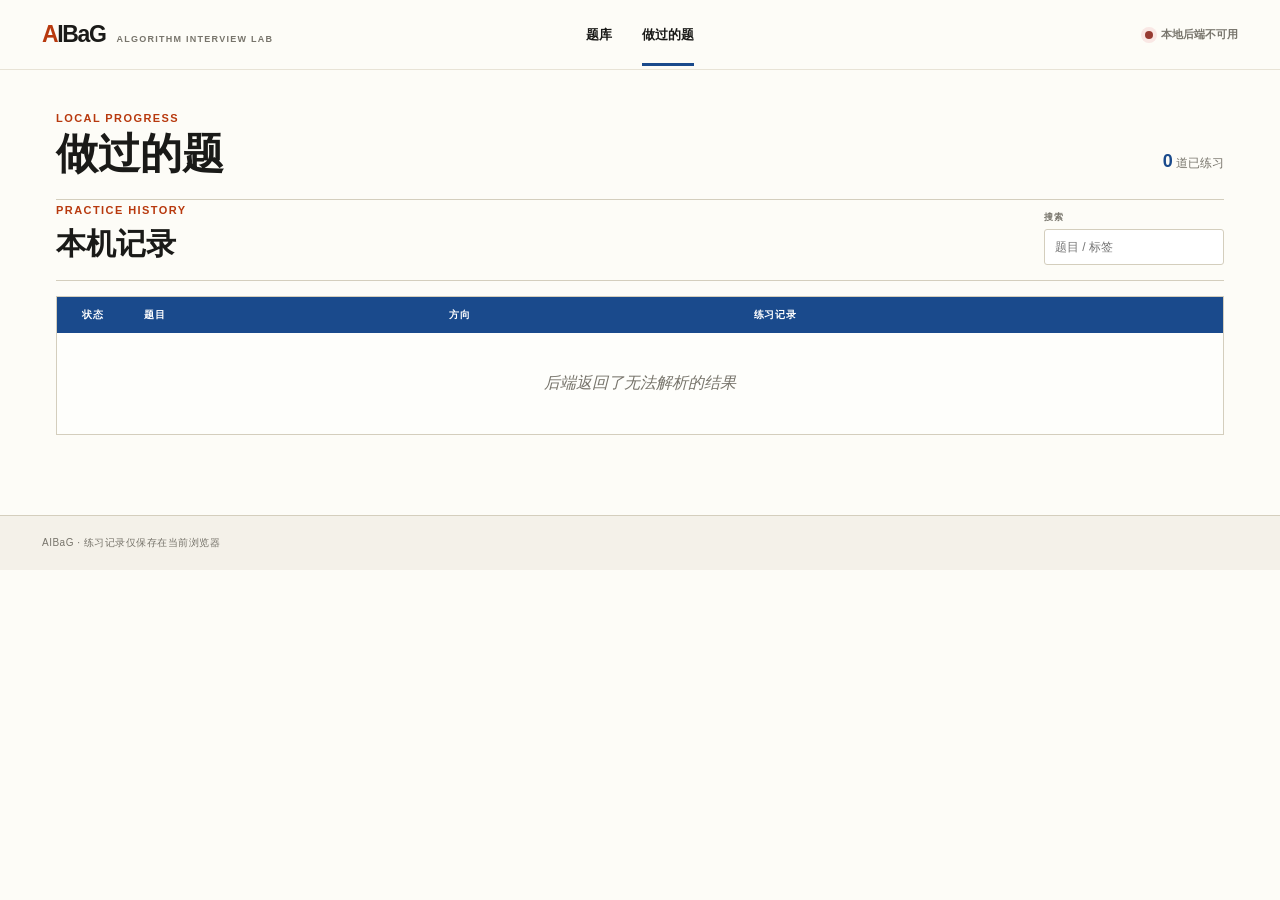
==== completed.html @ 6c3c3cd6 "feat: scale catalog and add adaptive interview PE" ====
<!doctype html>
<html lang="zh-CN">
  <head>
    <meta charset="utf-8" />
    <meta name="viewport" content="width=device-width, initial-scale=1" />
    <meta name="description" content="AIBaG 做过的题" />
    <title>做过的题 · AIBaG</title>
    <link rel="stylesheet" href="/style.css" />
  </head>
  <body>
    <header class="site-header">
      <a class="wordmark" href="/" aria-label="AIBaG 首页">
        <span class="wordmark-main">AIBaG</span>
        <span class="wordmark-sub">ALGORITHM INTERVIEW LAB</span>
      </a>
      <nav class="site-nav" aria-label="主导航">
        <a href="/">题库</a>
        <a class="active" href="/completed.html">做过的题</a>
      </nav>
      <div class="api-badge">
        <span id="api-dot" class="status-dot"></span>
        <span id="api-status">连接本地后端…</span>
      </div>
    </header>

    <main class="catalog-view catalog-simple">
      <section class="catalog-intro">
        <div>
          <span class="eyebrow">LOCAL PROGRESS</span>
          <h1>做过的题</h1>
        </div>
        <p><strong id="completed-count">0</strong> 道已练习</p>
      </section>

      <section class="problem-library completed-library">
        <div class="section-heading">
          <div>
            <span class="eyebrow">PRACTICE HISTORY</span>
            <h2>本机记录</h2>
          </div>
          <div class="filters">
            <label class="search-field">
              <span>搜索</span>
              <input id="completed-search" type="search" placeholder="题目 / 标签" />
            </label>
          </div>
        </div>
        <div class="problem-table-wrap">
          <table class="problem-table">
            <thead>
              <tr>
                <th class="status-col">状态</th>
                <th>题目</th>
                <th>方向</th>
                <th>练习记录</th>
                <th class="action-col"></th>
              </tr>
            </thead>
            <tbody id="completed-list">
              <tr class="loading-row"><td colspan="5">正在读取本机记录…</td></tr>
            </tbody>
          </table>
        </div>
      </section>
    </main>
    <footer class="site-footer"><span>AIBaG · 练习记录仅保存在当前浏览器</span></footer>
    <script src="/completed.js" defer></script>
  </body>
</html>
---- style.css ----
:root {
  --paper: #fdfcf7; --paper-soft: #f4f1e9; --paper-code: #f8f6ef;
  --ink: #1a1a18; --ink-soft: #4c4b46; --muted: #77746b;
  --blue: #1a4a8c; --blue-soft: #dbeafe; --rust: #b8390e;
  --green: #126448; --green-soft: #dff3e9; --amber: #9a6015; --amber-soft: #fdf0d8;
  --red: #963b32; --red-soft: #f9e7e4; --border: #d4cebd; --border-soft: #e8e3d6;
  --serif: "Source Serif 4", "Noto Serif CJK SC", "Songti SC", "STSong", Georgia, serif;
  --sans: Inter, ui-sans-serif, -apple-system, BlinkMacSystemFont, "Segoe UI", "PingFang SC", sans-serif;
  --mono: "JetBrains Mono", "SFMono-Regular", Menlo, Consolas, monospace;
}

* { box-sizing: border-box; }
html { scroll-behavior: smooth; }
body { margin: 0; min-width: 320px; color: var(--ink); background: var(--paper); font-family: var(--serif); }
button, input, select, textarea { font: inherit; }
button, a { -webkit-tap-highlight-color: transparent; }
button { cursor: pointer; }
[hidden] { display: none !important; }

.site-header {
  position: sticky; top: 0; z-index: 20; height: 70px; display: grid;
  grid-template-columns: 1fr auto 1fr; align-items: center; padding: 0 42px;
  border-bottom: 1px solid var(--border-soft); background: rgba(253, 252, 247, .94); backdrop-filter: blur(12px);
}
.wordmark { display: inline-flex; width: max-content; align-items: baseline; gap: 11px; color: var(--ink); text-decoration: none; }
.wordmark-main { font: 800 23px/1 var(--sans); letter-spacing: -.06em; }
.wordmark-main::first-letter { color: var(--rust); }
.wordmark-sub { color: var(--muted); font: 700 9px/1 var(--sans); letter-spacing: .14em; }
.site-nav { display: flex; height: 100%; align-items: center; gap: 30px; font: 650 13px/1 var(--sans); }
.site-nav a { position: relative; color: var(--ink); text-decoration: none; }
.site-nav a.active::after { content: ""; position: absolute; left: 0; right: 0; bottom: -25px; height: 3px; background: var(--blue); }
.nav-disabled { color: #aaa69b; }
.api-badge { justify-self: end; display: flex; align-items: center; gap: 8px; color: var(--muted); font: 600 11px/1 var(--sans); }
.status-dot { width: 8px; height: 8px; border-radius: 50%; background: #aaa69b; }
.status-dot.ok { background: var(--green); box-shadow: 0 0 0 4px var(--green-soft); }
.status-dot.warn { background: var(--amber); box-shadow: 0 0 0 4px var(--amber-soft); }
.status-dot.error { background: var(--red); box-shadow: 0 0 0 4px var(--red-soft); }

.catalog-view { max-width: 1240px; margin: 0 auto; padding: 58px 36px 80px; }
.catalog-simple { padding-top: 38px; }
.catalog-intro { display: flex; align-items: end; justify-content: space-between; gap: 24px; padding-bottom: 24px; border-bottom: 1px solid var(--border); }
.catalog-intro h1 { margin: 7px 0 0; font-size: 42px; line-height: 1; }
.catalog-intro p { margin: 0; color: var(--muted); font: 12px/1.5 var(--sans); }
.catalog-intro p strong { color: var(--blue); font-size: 18px; }
.track-tabs { display: flex; gap: 6px; padding: 22px 0 30px; }
.track-tabs button { padding: 9px 15px; border: 1px solid var(--border); border-radius: 3px; color: var(--ink-soft); background: white; font: 650 12px/1 var(--sans); }
.track-tabs button:hover { border-color: var(--blue); color: var(--blue); }
.track-tabs button.active { border-color: var(--blue); color: white; background: var(--blue); }
.hero { display: grid; grid-template-columns: .95fr 1.15fr; gap: 64px; align-items: center; padding-bottom: 38px; border-bottom: 3px double var(--blue); }
.eyebrow, .document-label { color: var(--rust); font: 700 11px/1.3 var(--sans); letter-spacing: .13em; }
.hero h1 { margin: 17px 0 16px; font-size: clamp(40px, 5.2vw, 68px); line-height: 1.11; letter-spacing: -.04em; }
.hero-subtitle { max-width: 580px; margin: 0; color: var(--ink-soft); font-size: 18px; line-height: 1.8; font-style: italic; }
.hero-meta { display: flex; flex-wrap: wrap; gap: 22px; margin-top: 25px; color: var(--muted); font: 550 11px/1 var(--sans); text-transform: uppercase; letter-spacing: .05em; }
.hero-meta strong { margin-right: 4px; color: var(--blue); font-size: 15px; }

.hero-diagram { margin: 0; padding: 22px; border: 1px solid #aaa69b; background: white; box-shadow: 8px 8px 0 var(--paper-soft); }
.hero-diagram figcaption { margin-bottom: 17px; font: 750 12px/1 var(--sans); letter-spacing: .08em; }
.diagram-flow { display: grid; grid-template-columns: 1fr auto 1fr auto 1fr auto 1fr; gap: 8px; align-items: center; }
.diagram-node { min-height: 82px; display: flex; flex-direction: column; justify-content: center; padding: 10px; border: 1px solid #555; text-align: center; }
.diagram-node.emphasized { border: 2px solid var(--ink); padding: 9px; }
.diagram-node strong { font: 700 12px/1.4 var(--sans); }
.diagram-node span { margin-top: 5px; color: var(--muted); font: 500 9px/1.4 var(--mono); }
.diagram-flow > b { color: #777; font: 500 14px/1 var(--sans); }
.hero-diagram > p { margin: 17px 0 0; padding-top: 13px; border-top: 1px dashed #aaa69b; color: var(--muted); font: 12px/1.65 var(--sans); }

.principle-callout { margin: 42px 0 54px; padding: 20px 24px; border-left: 5px solid var(--blue); border-radius: 4px; background: var(--blue-soft); }
.principle-callout strong { color: var(--blue); font: 800 11px/1 var(--sans); letter-spacing: .1em; }
.principle-callout p { margin: 10px 0 0; font-size: 18px; line-height: 1.7; }

.section-heading { display: flex; align-items: end; justify-content: space-between; gap: 30px; margin-bottom: 15px; padding-bottom: 15px; border-bottom: 1px solid var(--border); }
.section-heading h2 { margin: 6px 0 0; font-size: 30px; }
.filters { display: flex; gap: 10px; align-items: end; font-family: var(--sans); }
.filters label { display: grid; gap: 5px; }
.filters label > span { color: var(--muted); font-size: 9px; font-weight: 700; letter-spacing: .1em; text-transform: uppercase; }
.filters select, .filters input { height: 36px; padding: 0 10px; border: 1px solid var(--border); border-radius: 3px; outline: 0; background: white; color: var(--ink); font-size: 12px; }
.filters select:focus, .filters input:focus { border-color: var(--blue); }
.search-field input { width: 180px; }

.problem-table-wrap { overflow-x: auto; border: 1px solid var(--border); }
.problem-table { width: 100%; border-collapse: collapse; font-family: var(--sans); background: rgba(255,255,255,.42); }
.problem-table th { padding: 11px 15px; color: white; background: var(--blue); text-align: left; font-size: 10px; letter-spacing: .08em; text-transform: uppercase; }
.problem-table td { padding: 17px 15px; border-bottom: 1px solid var(--border-soft); vertical-align: middle; }
.problem-table tr:last-child td { border-bottom: 0; }
.problem-table tbody tr { transition: background .15s ease; }
.problem-table tbody tr:hover { background: var(--paper-soft); }
.status-col { width: 72px; text-align: center !important; }
.action-col { width: 52px; }
.completion-dot { display: inline-block; width: 12px; height: 12px; border: 1px solid #aaa69b; border-radius: 50%; background: transparent; }
.completion-dot.pass { border-color: var(--green); background: var(--green); box-shadow: inset 0 0 0 3px white; }
.completion-dot.partial { border-color: var(--amber); background: var(--amber); box-shadow: inset 0 0 0 3px white; }
.completion-dot.retry { border-color: var(--red); background: var(--red); box-shadow: inset 0 0 0 3px white; }
.problem-link { display: block; color: var(--ink); text-decoration: none; }
.problem-link strong { display: block; font: 680 14px/1.4 var(--sans); }
.problem-link span { display: block; margin-top: 5px; color: var(--muted); font: 11px/1.4 var(--sans); }
.track-label { color: var(--ink-soft); font-size: 12px; }
.difficulty { display: inline-block; padding: 4px 7px; border-radius: 3px; font-size: 10px; font-weight: 750; }
.difficulty.easy { color: var(--green); background: var(--green-soft); }
.difficulty.medium { color: var(--amber); background: var(--amber-soft); }
.difficulty.hard { color: var(--red); background: var(--red-soft); }
.row-arrow { color: var(--blue); font-size: 18px; }

.problem-view { min-height: calc(100vh - 70px); }
.problem-topbar { display: grid; grid-template-columns: 150px minmax(0, 1fr) auto; align-items: center; gap: 24px; padding: 22px 34px; border-bottom: 3px double var(--blue); background: var(--paper); }
.text-button { padding: 0; border: 0; color: var(--blue); background: transparent; font: 650 12px/1 var(--sans); text-decoration: none; }
.problem-identity { display: flex; align-items: center; gap: 17px; }
.problem-number { color: var(--border); font: 800 42px/1 var(--sans); letter-spacing: -.06em; }
.problem-identity h1 { margin: 5px 0 0; font-size: 25px; line-height: 1.2; }
.problem-meta { display: flex; gap: 8px; font-family: var(--sans); }
.difficulty-pill, .language-pill { padding: 7px 10px; border: 1px solid var(--border); border-radius: 3px; color: var(--ink-soft); background: white; font-size: 11px; font-weight: 650; }

.workbench { display: grid; grid-template-columns: minmax(340px, .618fr) minmax(560px, 1fr); min-height: calc(100vh - 160px); }
.problem-document { height: calc(100vh - 160px); overflow-y: auto; padding: 24px 26px 54px; border-right: 1px solid var(--border); }
.document-intro { padding: 20px; border-left: 4px solid var(--blue); background: var(--blue-soft); }
.document-intro summary { display: flex; align-items: center; justify-content: space-between; gap: 12px; cursor: pointer; list-style: none; }
.document-intro summary::-webkit-details-marker { display: none; }
.details-action { color: var(--muted); font: 10px/1 var(--sans); }
.document-intro p { margin: 10px 0 0; font-size: 16px; line-height: 1.8; }
.interview-mode-note { margin-top: 14px; padding: 12px 15px; border-left: 4px solid var(--rust); background: #fff3e8; }
.interview-mode-note strong { color: var(--rust); font: 800 10px/1 var(--sans); letter-spacing: .1em; }
.interview-mode-note p { margin: 7px 0 0; color: var(--ink-soft); font: 12px/1.6 var(--sans); }
.problem-document section > h2 { margin: 24px 0 11px; padding-bottom: 7px; border-bottom: 1px solid var(--border); font-size: 18px; }
.problem-document section > h2 span { margin-right: 8px; color: var(--blue); font: 700 13px/1 var(--sans); }
.example-card { margin: 12px 0; border: 1px solid var(--border); border-left: 4px solid var(--rust); background: white; }
.example-card dl { display: grid; grid-template-columns: 90px 1fr; margin: 0; }
.example-card dt, .example-card dd { margin: 0; padding: 9px 12px; border-bottom: 1px solid var(--border-soft); }
.example-card dt { color: var(--muted); font: 700 10px/1.5 var(--sans); text-transform: uppercase; }
.example-card dd { font: 12px/1.55 var(--mono); white-space: pre-wrap; }
.example-card dt:last-of-type, .example-card dd:last-of-type { border-bottom: 0; }
.constraint-list { margin: 0; padding-left: 22px; }
.constraint-list li { margin: 8px 0; line-height: 1.55; }
.constraint-list li::marker { color: var(--blue); }
.tag-list { display: flex; flex-wrap: wrap; gap: 7px; }
.tag { padding: 5px 8px; border: 1px solid var(--border); border-radius: 3px; color: var(--rust); background: var(--paper-code); font: 600 10px/1 var(--mono); }
.training-note { color: var(--ink-soft); line-height: 1.7; }
.source-card { margin-top: 10px; padding: 12px 14px; border: 1px solid var(--border-soft); background: var(--paper-soft); }
.source-card a { color: var(--blue); font-weight: 700; }
.source-card p { margin: 6px 0 0; color: var(--muted); font: 11px/1.55 var(--sans); }

.coding-panel { min-width: 0; height: calc(100vh - 160px); overflow-y: auto; background: #f1eee5; }
.editor-toolbar { position: sticky; top: 0; z-index: 5; display: flex; align-items: center; justify-content: space-between; min-height: 47px; padding: 0 15px; border-bottom: 1px solid #353b38; color: #e8ece9; background: #202725; font-family: var(--sans); }
.editor-toolbar > div { display: flex; align-items: center; gap: 6px; }
.editor-toolbar strong { margin-left: 7px; font-size: 11px; }
.editor-dot { width: 9px; height: 9px; border-radius: 50%; }
.editor-dot.red { background: #da7169; }.editor-dot.amber { background: #d7a94b; }.editor-dot.green { background: #68a77e; }
.editor-actions { color: #9da8a3; font-size: 10px; }
.small-button { padding: 6px 9px; border: 1px solid var(--border); border-radius: 3px; color: var(--ink); background: white; font: 650 10px/1 var(--sans); }
.small-button.dark { border-color: #33433c; color: white; background: #26332e; }
.code-editor-wrap { display: grid; grid-template-columns: 48px minmax(0, 1fr); height: 440px; background: #18201d; }
.code-editor-wrap pre { height: 100%; overflow: hidden; margin: 0; padding: 17px 11px; border: 0; color: #65736d; background: #151b19; text-align: right; font: 13px/1.65 var(--mono); user-select: none; }
#code-editor { width: 100%; height: 100%; resize: none; padding: 17px; border: 0; outline: 0; color: #e3e9e5; caret-color: #f5b57c; background: #18201d; font: 13px/1.65 var(--mono); tab-size: 4; white-space: pre; overflow: auto; }
.knowledge-problem .code-editor-wrap { grid-template-columns: minmax(0, 1fr); }
.knowledge-problem #line-numbers { display: none; }
.knowledge-problem #code-editor { padding: 24px; font: 15px/1.8 var(--sans); white-space: pre-wrap; }
.submit-bar { display: flex; align-items: center; justify-content: space-between; padding: 12px 15px; border-top: 1px solid #303c37; background: #202725; }
.submit-bar p { margin: 0; color: #92a099; font: 10px/1.4 var(--sans); }
.answer-reveal-section { margin-top: 30px; padding-top: 2px; }
.answer-reveal-section > p { margin: 0 0 12px; color: var(--muted); font: 12px/1.6 var(--sans); }
.reference-answer { margin: 14px 0 0; padding: 15px; border: 1px solid #c7a68e; background: #fffaf1; }
.reference-answer[hidden] { display: none; }
.reference-answer-heading { display: flex; align-items: flex-start; justify-content: space-between; gap: 20px; }
.reference-answer-heading h3 { margin: 3px 0 0; font: 700 19px/1.2 var(--serif); }
#reference-answer-content { overflow-x: auto; margin: 0; padding: 15px; border: 1px solid #d9d1c5; color: #27322e; background: #f6f1e8; white-space: pre-wrap; overflow-wrap: anywhere; font: 12px/1.7 var(--mono); }
.primary-button { padding: 9px 14px; border: 0; border-radius: 3px; color: white; background: var(--rust); font: 750 11px/1 var(--sans); }
.primary-button:hover { background: #96300e; }
.primary-button:disabled, button:disabled { cursor: not-allowed; opacity: .55; }

.coach-panel { margin: 18px; border: 1px solid var(--border); background: var(--paper); }
.coach-heading { display: flex; align-items: center; justify-content: space-between; padding: 16px 18px; border-bottom: 1px solid var(--border); }
.coach-heading h2 { margin: 5px 0 0; font-size: 19px; }
.review-state { padding: 5px 7px; color: var(--muted); border: 1px solid var(--border); font: 750 9px/1 var(--sans); letter-spacing: .08em; }
.review-state.pass { color: var(--green); border-color: #91b8a7; background: var(--green-soft); }
.review-state.partial { color: var(--amber); border-color: #d8b986; background: var(--amber-soft); }
.review-state.retry { color: var(--red); border-color: #d4a39e; background: var(--red-soft); }
.coach-log { min-height: 130px; max-height: 370px; overflow-y: auto; padding: 17px 18px; }
.coach-empty { margin: 0; color: var(--muted); font-size: 13px; line-height: 1.7; font-style: italic; }
.coach-message { margin-bottom: 12px; padding: 12px 13px; border: 1px solid var(--border-soft); border-radius: 4px; background: white; }
.coach-message:last-child { margin-bottom: 0; }
.coach-message strong { display: block; margin-bottom: 6px; color: var(--blue); font: 750 10px/1 var(--sans); letter-spacing: .08em; }
.coach-message p { margin: 0; font-size: 13px; line-height: 1.7; white-space: pre-wrap; }
.coach-message.user-turn { margin-left: 18%; border-color: #c8d8eb; background: #f3f7fc; }
.coach-message.user-turn strong { color: var(--ink-soft); }
.coach-message.interviewer-turn { margin-right: 7%; border-left: 4px solid var(--blue); }
.coach-message.nudge-turn { margin-right: 12%; border-left: 4px solid var(--rust); background: #fff8f2; }
.coach-message.follow-up-turn { margin-right: 7%; border-style: dashed; background: var(--paper-soft); }
.coach-message.pending-turn { color: var(--muted); font-style: italic; opacity: .8; }
.coach-message.error-message { color: var(--red); border-color: #d4a39e; background: var(--red-soft); }
.review-summary { padding: 12px; border-left: 4px solid var(--blue); background: var(--blue-soft); }
.review-summary h3 { margin: 0 0 7px; font-size: 15px; }
.review-summary ul { margin: 6px 0 0; padding-left: 18px; font-size: 12px; line-height: 1.65; }
.review-summary .score { float: right; color: var(--blue); font: 800 20px/1 var(--sans); }
.coach-quick-actions { display: flex; gap: 7px; padding: 0 18px 12px; overflow-x: auto; }
.coach-quick-actions button { flex: 0 0 auto; padding: 6px 9px; border: 1px solid #9eb3cd; border-radius: 3px; color: var(--blue); background: #f5f9ff; font: 650 10px/1 var(--sans); }
.coach-input-row { display: grid; grid-template-columns: 1fr auto; gap: 8px; padding: 12px 18px; border-top: 1px solid var(--border); background: var(--paper-soft); }
.coach-input-row input { min-width: 0; padding: 8px 10px; border: 1px solid var(--border); border-radius: 3px; outline: 0; background: white; font: 12px/1 var(--sans); }
.coach-input-row input:focus { border-color: var(--blue); }

.site-footer { display: flex; justify-content: space-between; padding: 22px 42px; border-top: 1px solid var(--border); color: var(--muted); background: var(--paper-soft); font: 10px/1 var(--sans); letter-spacing: .05em; }
.loading-row td, .empty-row td { padding: 40px !important; color: var(--muted); text-align: center; font-style: italic; }
.load-more { display: block; min-width: 180px; margin: 18px auto 0; padding: 10px 16px; border: 1px solid var(--border); border-radius: 3px; color: var(--blue); background: white; font: 650 11px/1 var(--sans); }
.load-more:hover { border-color: var(--blue); }

.chrome-expand { display: none; position: fixed; top: 9px; left: 10px; z-index: 30; padding: 7px 10px; border: 1px solid #48534f; border-radius: 3px; color: #e8ece9; background: #202725; font: 650 10px/1 var(--sans); opacity: .82; }
.problem-page.chrome-collapsed .site-header,
.problem-page.chrome-collapsed .problem-topbar { display: none; }
.problem-page.chrome-collapsed .chrome-expand { display: block; }
.problem-page.chrome-collapsed .problem-view,
.problem-page.chrome-collapsed .workbench { min-height: 100vh; }
.problem-page.chrome-collapsed .problem-document,
.problem-page.chrome-collapsed .coding-panel { height: 100vh; }

@media (max-width: 1000px) {
  .site-header { grid-template-columns: 1fr auto; padding: 0 20px; }
  .site-nav { display: none; }
  .hero { grid-template-columns: 1fr; }
  .workbench { grid-template-columns: 1fr; }
  .problem-document, .coding-panel { height: auto; overflow: visible; }
  .problem-document { border-right: 0; }
  .editor-toolbar { top: 70px; }
  .problem-topbar { grid-template-columns: 100px 1fr; }
  .problem-meta { display: none; }
}

@media (max-width: 680px) {
  .wordmark-sub, .api-badge span:last-child { display: none; }
  .catalog-view { padding: 38px 16px 55px; }
  .catalog-intro { align-items: start; }
  .track-tabs { overflow-x: auto; }
  .track-tabs button { flex: 0 0 auto; }
  .hero { gap: 36px; }
  .hero h1 { font-size: 42px; }
  .diagram-flow { grid-template-columns: 1fr auto 1fr; }
  .diagram-node:nth-of-type(n+3), .diagram-flow > b:nth-of-type(n+2) { display: none; }
  .section-heading { display: block; }
  .filters { margin-top: 18px; flex-wrap: wrap; }
  .search-field, .search-field input { width: 100%; }
  .problem-table th:nth-child(3), .problem-table td:nth-child(3) { display: none; }
  .problem-topbar { display: block; padding: 17px; }
  .problem-identity { margin-top: 18px; }
  .problem-identity h1 { font-size: 21px; }
  .problem-document { padding: 25px 18px 48px; }
  .code-editor-wrap { height: 380px; }
  .submit-bar { align-items: flex-end; }
  .submit-bar p { max-width: 170px; }
  .site-footer { display: grid; gap: 8px; padding: 18px; }
}
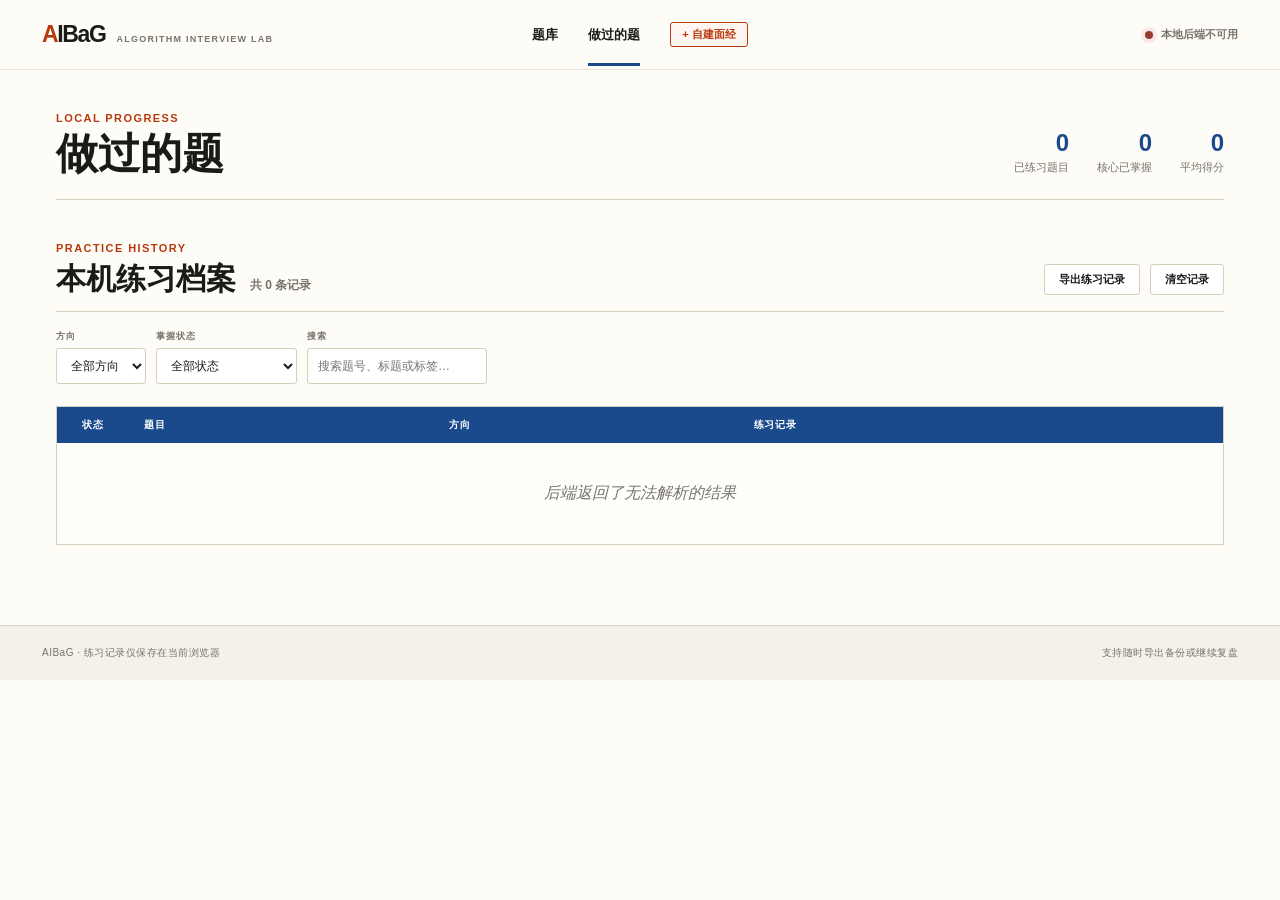
==== commit b580455c: "feat: add custom interview bank, user-centric UI filters, workbench navigation & Chinese README with" ====
--- a/completed.html
+++ b/completed.html
@@ -3,9 +3,9 @@
   <head>
     <meta charset="utf-8" />
     <meta name="viewport" content="width=device-width, initial-scale=1" />
-    <meta name="description" content="AIBaG 做过的题" />
+    <meta name="description" content="AIBaG 做过的题与本机练习记录" />
     <title>做过的题 · AIBaG</title>
-    <link rel="stylesheet" href="/style.css" />
+    <link rel="stylesheet" href="/style.css?v=20261119-1" />
   </head>
   <body>
     <header class="site-header">
@@ -16,6 +16,7 @@
       <nav class="site-nav" aria-label="主导航">
         <a href="/">题库</a>
         <a class="active" href="/completed.html">做过的题</a>
+        <a class="nav-action-link" href="/?custom=1">+ 自建面经</a>
       </nav>
       <div class="api-badge">
         <span id="api-dot" class="status-dot"></span>
@@ -29,22 +30,65 @@
           <span class="eyebrow">LOCAL PROGRESS</span>
           <h1>做过的题</h1>
         </div>
-        <p><strong id="completed-count">0</strong> 道已练习</p>
+        <div class="completed-overview">
+          <div class="completed-stat">
+            <strong id="completed-count">0</strong>
+            <span>已练习题目</span>
+          </div>
+          <div class="completed-stat">
+            <strong id="completed-pass">0</strong>
+            <span>核心已掌握</span>
+          </div>
+          <div class="completed-stat">
+            <strong id="completed-avg">0</strong>
+            <span>平均得分</span>
+          </div>
+        </div>
       </section>
 
       <section class="problem-library completed-library">
-        <div class="section-heading">
+        <div class="library-header">
           <div>
             <span class="eyebrow">PRACTICE HISTORY</span>
-            <h2>本机记录</h2>
+            <div class="library-title-row">
+              <h2>本机练习档案</h2>
+              <span id="completed-filtered-summary" class="filtered-summary">共 0 条记录</span>
+            </div>
           </div>
+          <div class="library-actions">
+            <button id="export-progress" class="secondary-button" type="button">导出练习记录</button>
+            <button id="clear-progress" class="secondary-button danger-text" type="button">清空记录</button>
+          </div>
+        </div>
+
+        <div class="control-bar">
           <div class="filters">
+            <label class="filter-field">
+              <span>方向</span>
+              <select id="completed-kind-filter">
+                <option value="">全部方向</option>
+                <option value="coding">AI Infra</option>
+                <option value="knowledge">简答八股</option>
+                <option value="algorithm">力扣手撕</option>
+                <option value="custom">自建面经</option>
+              </select>
+            </label>
+            <label class="filter-field">
+              <span>掌握状态</span>
+              <select id="completed-verdict-filter">
+                <option value="">全部状态</option>
+                <option value="pass">方向没问题 (Pass)</option>
+                <option value="partial">还差一点 (Partial)</option>
+                <option value="retry">需要重试 (Retry)</option>
+              </select>
+            </label>
             <label class="search-field">
               <span>搜索</span>
-              <input id="completed-search" type="search" placeholder="题目 / 标签" />
+              <input id="completed-search" type="search" placeholder="搜索题号、标题或标签…" />
             </label>
           </div>
         </div>
+
         <div class="problem-table-wrap">
           <table class="problem-table">
             <thead>
@@ -63,7 +107,10 @@
         </div>
       </section>
     </main>
-    <footer class="site-footer"><span>AIBaG · 练习记录仅保存在当前浏览器</span></footer>
-    <script src="/completed.js" defer></script>
+    <footer class="site-footer">
+      <span>AIBaG · 练习记录仅保存在当前浏览器</span>
+      <span>支持随时导出备份或继续复盘</span>
+    </footer>
+    <script src="/completed.js?v=20261119-1" defer></script>
   </body>
 </html>
--- a/style.css
+++ b/style.css
@@ -38,6 +38,42 @@
 
 .catalog-view { max-width: 1240px; margin: 0 auto; padding: 58px 36px 80px; }
 .catalog-simple { padding-top: 38px; }
+.home-hero { display: grid; grid-template-columns: minmax(320px, .78fr) minmax(560px, 1.22fr); gap: 46px; align-items: center; padding: 26px 0 52px; border-bottom: 3px double var(--blue); }
+.home-hero-copy h1 { margin: 14px 0 18px; font-size: clamp(40px, 4.6vw, 62px); line-height: 1.12; letter-spacing: -.045em; }
+.home-hero-copy > p { max-width: 520px; margin: 0; color: var(--ink-soft); font-size: 16px; line-height: 1.8; }
+.home-hero-actions { display: flex; align-items: center; gap: 18px; margin-top: 25px; font-family: var(--sans); }
+.home-hero-actions .primary-button { display: inline-block; text-decoration: none; }
+.secondary-link { color: var(--blue); font: 650 12px/1 var(--sans); text-decoration: none; }
+.secondary-link:hover { text-decoration: underline; }
+.home-stats { display: flex; gap: 26px; margin: 30px 0 0; }
+.home-stats div { min-width: 72px; }
+.home-stats dt { color: var(--blue); font: 800 18px/1 var(--sans); }
+.home-stats dd { margin: 6px 0 0; color: var(--muted); font: 10px/1 var(--sans); }
+.product-demo { overflow: hidden; border: 1px solid #4d5652; border-radius: 5px; background: white; box-shadow: 12px 12px 0 var(--paper-soft); font-family: var(--sans); }
+.demo-window-bar { display: flex; align-items: center; gap: 6px; height: 38px; padding: 0 12px; color: #d9e0dc; background: #202725; }
+.demo-window-bar > span { width: 8px; height: 8px; border-radius: 50%; background: #69746f; }
+.demo-window-bar > span:first-child { background: #d66e67; }
+.demo-window-bar > span:nth-child(2) { background: #d5a949; }
+.demo-window-bar > span:nth-child(3) { background: #64a078; }
+.demo-window-bar strong { margin-left: 5px; font: 700 9px/1 var(--mono); letter-spacing: .06em; }
+.demo-window-bar em { margin-left: auto; color: #9fb0a8; font: 700 8px/1 var(--sans); letter-spacing: .09em; }
+.demo-workspace { display: grid; grid-template-columns: .9fr 1.1fr; min-height: 365px; }
+.demo-question { padding: 24px 20px; border-right: 1px solid var(--border); background: #f8f6ef; }
+.demo-label { color: var(--rust); font: 750 8px/1.3 var(--sans); letter-spacing: .1em; }
+.demo-question h2 { margin: 8px 0 11px; font: 700 19px/1.25 var(--serif); }
+.demo-question > p { margin: 0; color: var(--ink-soft); font: 11px/1.65 var(--sans); }
+.demo-question pre { overflow: hidden; margin: 20px -4px 0; padding: 14px; border-radius: 3px; color: #dfe7e2; background: #18201d; font: 9px/1.7 var(--mono); white-space: pre-wrap; }
+.demo-interviewer { padding: 21px 19px; background: #fffefa; }
+.demo-interviewer-head { display: flex; justify-content: space-between; gap: 12px; align-items: flex-start; padding-bottom: 13px; border-bottom: 1px solid var(--border-soft); }
+.demo-interviewer-head h3 { margin: 4px 0 0; font: 700 17px/1.2 var(--serif); }
+.demo-pe { padding: 5px 7px; border: 1px solid #d8b986; color: var(--amber); background: var(--amber-soft); font: 700 8px/1 var(--sans); }
+.demo-message, .demo-nudge { margin-top: 15px; padding: 12px 13px; border: 1px solid var(--border-soft); border-left: 4px solid var(--blue); background: white; }
+.demo-nudge { margin-top: 9px; border-left-color: var(--rust); background: #fff8f2; }
+.demo-message strong, .demo-nudge strong { display: block; margin-bottom: 6px; color: var(--blue); font: 750 9px/1 var(--sans); }
+.demo-nudge strong { color: var(--rust); }
+.demo-message p, .demo-nudge p { margin: 0; font: 11px/1.65 var(--sans); }
+.demo-actions { display: flex; gap: 6px; margin-top: 13px; }
+.demo-actions span { padding: 6px 8px; border: 1px solid var(--border); border-radius: 3px; color: var(--ink-soft); background: white; font: 650 8px/1 var(--sans); }
 .catalog-intro { display: flex; align-items: end; justify-content: space-between; gap: 24px; padding-bottom: 24px; border-bottom: 1px solid var(--border); }
 .catalog-intro h1 { margin: 7px 0 0; font-size: 42px; line-height: 1; }
 .catalog-intro p { margin: 0; color: var(--muted); font: 12px/1.5 var(--sans); }
@@ -99,7 +135,8 @@
 .difficulty.hard { color: var(--red); background: var(--red-soft); }
 .row-arrow { color: var(--blue); font-size: 18px; }
 
-.problem-view { min-height: calc(100vh - 70px); }
+.problem-page { overflow: hidden; }
+.problem-view { min-height: 100vh; }
 .problem-topbar { display: grid; grid-template-columns: 150px minmax(0, 1fr) auto; align-items: center; gap: 24px; padding: 22px 34px; border-bottom: 3px double var(--blue); background: var(--paper); }
 .text-button { padding: 0; border: 0; color: var(--blue); background: transparent; font: 650 12px/1 var(--sans); text-decoration: none; }
 .problem-identity { display: flex; align-items: center; gap: 17px; }
@@ -108,8 +145,8 @@
 .problem-meta { display: flex; gap: 8px; font-family: var(--sans); }
 .difficulty-pill, .language-pill { padding: 7px 10px; border: 1px solid var(--border); border-radius: 3px; color: var(--ink-soft); background: white; font-size: 11px; font-weight: 650; }
 
-.workbench { display: grid; grid-template-columns: minmax(340px, .618fr) minmax(560px, 1fr); min-height: calc(100vh - 160px); }
-.problem-document { height: calc(100vh - 160px); overflow-y: auto; padding: 24px 26px 54px; border-right: 1px solid var(--border); }
+.workbench { display: grid; grid-template-columns: minmax(340px, .618fr) minmax(560px, 1fr); min-height: 100vh; }
+.problem-document { height: 100vh; overflow-y: auto; padding: 24px 26px 54px; border-right: 1px solid var(--border); }
 .document-intro { padding: 20px; border-left: 4px solid var(--blue); background: var(--blue-soft); }
 .document-intro summary { display: flex; align-items: center; justify-content: space-between; gap: 12px; cursor: pointer; list-style: none; }
 .document-intro summary::-webkit-details-marker { display: none; }
@@ -136,7 +173,7 @@
 .source-card a { color: var(--blue); font-weight: 700; }
 .source-card p { margin: 6px 0 0; color: var(--muted); font: 11px/1.55 var(--sans); }
 
-.coding-panel { min-width: 0; height: calc(100vh - 160px); overflow-y: auto; background: #f1eee5; }
+.coding-panel { min-width: 0; height: 100vh; overflow-y: auto; background: #f1eee5; }
 .editor-toolbar { position: sticky; top: 0; z-index: 5; display: flex; align-items: center; justify-content: space-between; min-height: 47px; padding: 0 15px; border-bottom: 1px solid #353b38; color: #e8ece9; background: #202725; font-family: var(--sans); }
 .editor-toolbar > div { display: flex; align-items: center; gap: 6px; }
 .editor-toolbar strong { margin-left: 7px; font-size: 11px; }
@@ -199,19 +236,16 @@
 .load-more { display: block; min-width: 180px; margin: 18px auto 0; padding: 10px 16px; border: 1px solid var(--border); border-radius: 3px; color: var(--blue); background: white; font: 650 11px/1 var(--sans); }
 .load-more:hover { border-color: var(--blue); }
 
-.chrome-expand { display: none; position: fixed; top: 9px; left: 10px; z-index: 30; padding: 7px 10px; border: 1px solid #48534f; border-radius: 3px; color: #e8ece9; background: #202725; font: 650 10px/1 var(--sans); opacity: .82; }
-.problem-page.chrome-collapsed .site-header,
-.problem-page.chrome-collapsed .problem-topbar { display: none; }
-.problem-page.chrome-collapsed .chrome-expand { display: block; }
-.problem-page.chrome-collapsed .problem-view,
-.problem-page.chrome-collapsed .workbench { min-height: 100vh; }
-.problem-page.chrome-collapsed .problem-document,
-.problem-page.chrome-collapsed .coding-panel { height: 100vh; }
+.floating-chrome { position: fixed; inset: 0 0 auto; z-index: 40; transform: translateY(calc(-100% + 10px)); transition: transform .22s ease-out; box-shadow: 0 8px 24px rgba(23, 27, 25, .14); }
+.floating-chrome:hover, .floating-chrome:focus-within { transform: translateY(0); }
+.floating-chrome::after { content: ""; position: absolute; right: 0; bottom: 0; left: 0; height: 10px; border-top: 1px solid rgba(255,255,255,.35); background: #202725; }
+.floating-chrome .site-header { position: relative; top: auto; }
 
 @media (max-width: 1000px) {
   .site-header { grid-template-columns: 1fr auto; padding: 0 20px; }
   .site-nav { display: none; }
   .hero { grid-template-columns: 1fr; }
+  .home-hero { grid-template-columns: 1fr; }
   .workbench { grid-template-columns: 1fr; }
   .problem-document, .coding-panel { height: auto; overflow: visible; }
   .problem-document { border-right: 0; }
@@ -227,6 +261,10 @@
   .track-tabs { overflow-x: auto; }
   .track-tabs button { flex: 0 0 auto; }
   .hero { gap: 36px; }
+  .home-hero { padding-top: 8px; gap: 30px; }
+  .home-hero-copy h1 { font-size: 40px; }
+  .demo-workspace { grid-template-columns: 1fr; }
+  .demo-question { border-right: 0; border-bottom: 1px solid var(--border); }
   .hero h1 { font-size: 42px; }
   .diagram-flow { grid-template-columns: 1fr auto 1fr; }
   .diagram-node:nth-of-type(n+3), .diagram-flow > b:nth-of-type(n+2) { display: none; }
@@ -243,3 +281,365 @@
   .submit-bar p { max-width: 170px; }
   .site-footer { display: grid; gap: 8px; padding: 18px; }
 }
+
+/* === User-Centric Library, Custom Bank & Workbench Enhancements === */
+.nav-action-btn, .nav-action-link {
+  padding: 6px 11px;
+  border: 1px solid var(--rust);
+  border-radius: 3px;
+  color: var(--rust) !important;
+  background: #fff6f2;
+  font: 700 11px/1 var(--sans);
+  text-decoration: none;
+  transition: background .15s ease, color .15s ease;
+}
+.nav-action-btn:hover, .nav-action-link:hover {
+  color: white !important;
+  background: var(--rust);
+}
+
+.secondary-button {
+  padding: 9px 14px;
+  border: 1px solid var(--border);
+  border-radius: 3px;
+  color: var(--ink);
+  background: white;
+  font: 700 11px/1 var(--sans);
+  transition: border-color .15s ease, color .15s ease, background .15s ease;
+}
+.secondary-button:hover {
+  border-color: var(--blue);
+  color: var(--blue);
+  background: #f8fbff;
+}
+.secondary-button.danger-text:hover {
+  border-color: var(--red);
+  color: var(--red);
+  background: var(--red-soft);
+}
+
+.problem-library {
+  margin-top: 38px;
+}
+.library-header {
+  display: flex;
+  align-items: flex-end;
+  justify-content: space-between;
+  gap: 20px;
+  padding-bottom: 16px;
+  border-bottom: 1px solid var(--border);
+}
+.library-title-row {
+  display: flex;
+  align-items: baseline;
+  gap: 14px;
+  margin-top: 6px;
+}
+.library-title-row h2 {
+  margin: 0;
+  font-size: 30px;
+  line-height: 1.1;
+}
+.filtered-summary {
+  color: var(--muted);
+  font: 600 12px/1 var(--sans);
+}
+.library-actions {
+  display: flex;
+  align-items: center;
+  gap: 10px;
+  font-family: var(--sans);
+}
+
+.control-bar {
+  display: flex;
+  flex-wrap: wrap;
+  align-items: flex-end;
+  justify-content: space-between;
+  gap: 16px;
+  padding: 18px 0 22px;
+}
+.control-bar .track-tabs {
+  padding: 0;
+  flex-wrap: wrap;
+}
+.track-tabs button {
+  display: inline-flex;
+  align-items: center;
+  gap: 8px;
+}
+.tab-count {
+  display: inline-block;
+  padding: 2px 6px;
+  border-radius: 99px;
+  color: var(--muted);
+  background: var(--paper-soft);
+  font: 700 10px/1.2 var(--mono);
+  font-style: normal;
+}
+.track-tabs button.active .tab-count {
+  color: white;
+  background: rgba(255, 255, 255, .22);
+}
+
+.custom-pill {
+  display: inline-block;
+  margin-left: 8px;
+  padding: 2px 6px;
+  border: 1px solid #e0a994;
+  border-radius: 3px;
+  color: var(--rust);
+  background: #fff3ed;
+  font: 700 10px/1.2 var(--sans);
+  vertical-align: middle;
+}
+.row-delete-btn {
+  padding: 4px 8px;
+  border: 1px solid #d4a39e;
+  border-radius: 3px;
+  color: var(--red);
+  background: white;
+  font: 650 10px/1 var(--sans);
+}
+.row-delete-btn:hover {
+  color: white;
+  background: var(--red);
+}
+
+/* Completed Page Overview Stats */
+.completed-overview {
+  display: flex;
+  gap: 28px;
+  font-family: var(--sans);
+}
+.completed-stat {
+  display: flex;
+  flex-direction: column;
+  align-items: flex-end;
+}
+.completed-stat strong {
+  color: var(--blue);
+  font: 800 24px/1 var(--sans);
+}
+.completed-stat span {
+  margin-top: 5px;
+  color: var(--muted);
+  font-size: 11px;
+}
+
+/* Workbench Chrome & Problem Navigation */
+.workbench-chrome .site-header {
+  position: relative;
+}
+.topbar-left {
+  display: flex;
+  flex-direction: column;
+  align-items: flex-start;
+  gap: 8px;
+}
+.problem-nav-group {
+  display: flex;
+  gap: 6px;
+}
+.problem-topbar {
+  grid-template-columns: auto minmax(0, 1fr) auto;
+  padding: 16px 34px;
+}
+.shortcut-badge {
+  margin-left: 10px;
+  padding: 3px 6px;
+  border: 1px solid #3c4944;
+  border-radius: 3px;
+  color: #9fb0a8;
+  background: #171d1b;
+  font: 600 9px/1 var(--mono);
+}
+.reference-answer-actions, .coach-heading-actions {
+  display: flex;
+  align-items: center;
+  gap: 8px;
+}
+
+/* Custom Interview Modal */
+.custom-modal {
+  width: min(760px, 94vw);
+  max-height: 90vh;
+  margin: auto;
+  padding: 0;
+  border: 1px solid var(--ink);
+  border-radius: 6px;
+  color: var(--ink);
+  background: var(--paper);
+  box-shadow: 0 24px 60px rgba(20, 20, 18, .28);
+  font-family: var(--sans);
+}
+.custom-modal::backdrop {
+  background: rgba(20, 22, 20, .48);
+  backdrop-filter: blur(3px);
+}
+.modal-card {
+  display: flex;
+  flex-direction: column;
+  max-height: 90vh;
+}
+.modal-header {
+  display: flex;
+  align-items: flex-start;
+  justify-content: space-between;
+  gap: 16px;
+  padding: 20px 24px 16px;
+  border-bottom: 1px solid var(--border);
+  background: white;
+}
+.modal-header h2 {
+  margin: 5px 0 0;
+  font: 700 22px/1.2 var(--serif);
+}
+.modal-close {
+  padding: 4px 8px;
+  border: 1px solid var(--border);
+  border-radius: 3px;
+  color: var(--muted);
+  background: white;
+  font-size: 13px;
+}
+.modal-close:hover {
+  color: var(--ink);
+  border-color: var(--ink);
+}
+.modal-tabs {
+  display: flex;
+  gap: 8px;
+  padding: 12px 24px;
+  border-bottom: 1px solid var(--border-soft);
+  background: var(--paper-soft);
+}
+.modal-tabs button {
+  padding: 7px 13px;
+  border: 1px solid var(--border);
+  border-radius: 3px;
+  color: var(--ink-soft);
+  background: white;
+  font: 650 12px/1 var(--sans);
+}
+.modal-tabs button.active {
+  border-color: var(--blue);
+  color: white;
+  background: var(--blue);
+}
+.modal-body {
+  overflow-y: auto;
+  padding: 20px 24px;
+  display: grid;
+  gap: 14px;
+}
+.form-row-grid {
+  display: grid;
+  grid-template-columns: 1.5fr 1fr .8fr;
+  gap: 12px;
+}
+.form-row-grid.two-cols {
+  grid-template-columns: 1fr 1fr;
+}
+.form-field {
+  display: grid;
+  gap: 6px;
+}
+.form-field > span {
+  color: var(--ink-soft);
+  font: 700 11px/1.2 var(--sans);
+}
+.form-field > span em {
+  color: var(--rust);
+  font-style: normal;
+}
+.form-field input,
+.form-field select,
+.form-field textarea {
+  width: 100%;
+  padding: 9px 11px;
+  border: 1px solid var(--border);
+  border-radius: 3px;
+  outline: 0;
+  color: var(--ink);
+  background: white;
+  font: 12px/1.55 var(--sans);
+}
+.form-field input:focus,
+.form-field select:focus,
+.form-field textarea:focus {
+  border-color: var(--blue);
+}
+.mono-textarea {
+  font-family: var(--mono) !important;
+  font-size: 11.5px !important;
+}
+.form-feedback {
+  padding: 10px 12px;
+  border-radius: 4px;
+  font: 600 12px/1.4 var(--sans);
+}
+.form-feedback.ok {
+  border: 1px solid #91b8a7;
+  color: var(--green);
+  background: var(--green-soft);
+}
+.form-feedback.error {
+  border: 1px solid #d4a39e;
+  color: var(--red);
+  background: var(--red-soft);
+}
+.batch-toolbar {
+  display: flex;
+  flex-wrap: wrap;
+  align-items: center;
+  justify-content: space-between;
+  gap: 10px;
+  padding: 10px 12px;
+  border: 1px solid var(--border-soft);
+  border-radius: 4px;
+  background: var(--paper-soft);
+}
+.batch-toolbar p {
+  margin: 0;
+  color: var(--ink-soft);
+  font-size: 12px;
+}
+.batch-toolbar-actions {
+  display: flex;
+  gap: 8px;
+}
+.file-upload-btn {
+  display: inline-flex;
+  align-items: center;
+  cursor: pointer;
+}
+.modal-footer {
+  display: flex;
+  align-items: center;
+  justify-content: space-between;
+  gap: 12px;
+  padding-top: 12px;
+  border-top: 1px solid var(--border-soft);
+}
+.modal-hint {
+  color: var(--muted);
+  font-size: 11px;
+}
+.modal-footer-actions {
+  display: flex;
+  gap: 10px;
+}
+
+@media (max-width: 720px) {
+  .form-row-grid,
+  .form-row-grid.two-cols {
+    grid-template-columns: 1fr;
+  }
+  .library-header,
+  .control-bar,
+  .modal-footer {
+    flex-direction: column;
+    align-items: stretch;
+  }
+}
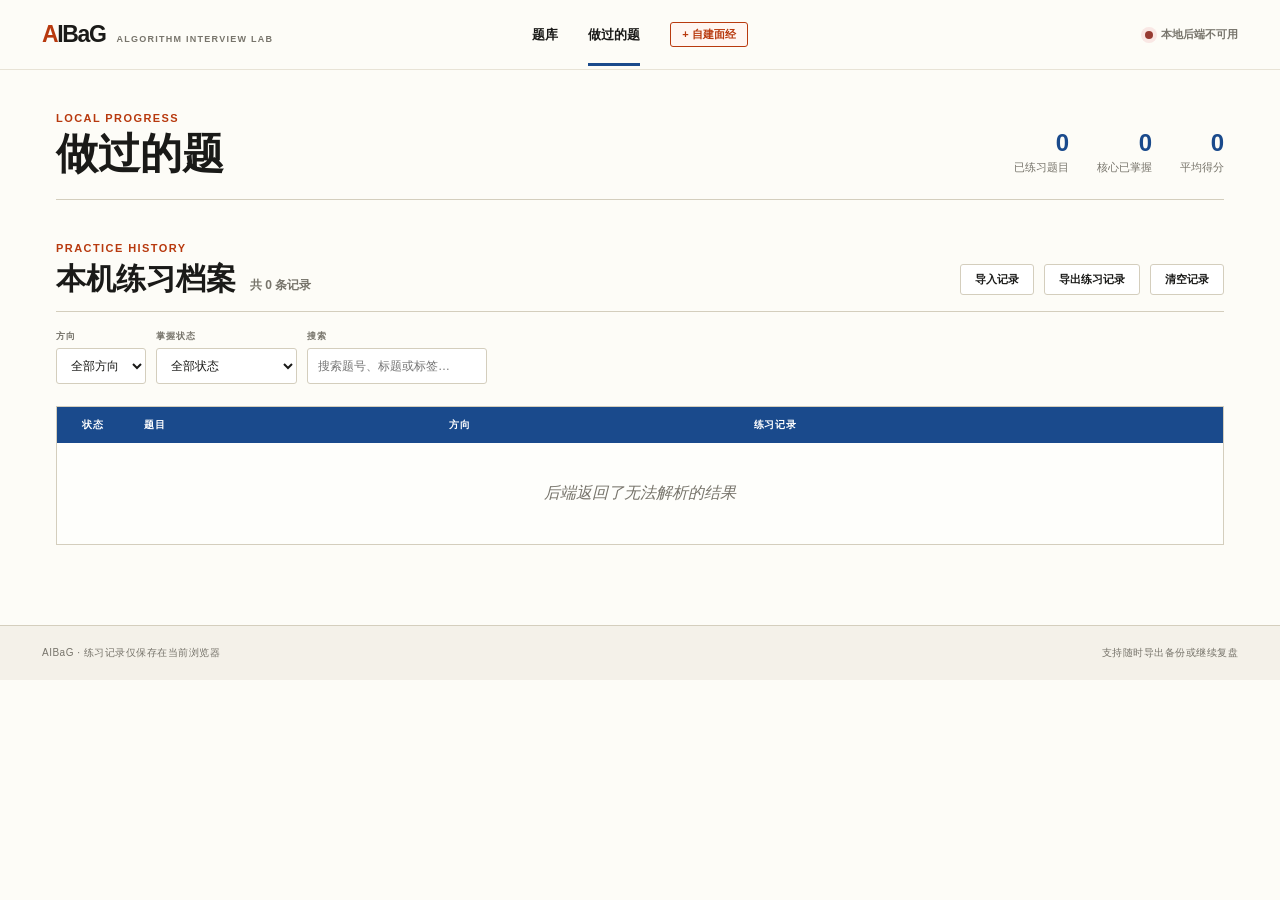
==== commit e8b7abc8: "feat: fix workbench viewport clipping, add custom problem editing, contextual queue nav, offline sel" ====
--- a/completed.html
+++ b/completed.html
@@ -5,7 +5,7 @@
     <meta name="viewport" content="width=device-width, initial-scale=1" />
     <meta name="description" content="AIBaG 做过的题与本机练习记录" />
     <title>做过的题 · AIBaG</title>
-    <link rel="stylesheet" href="/style.css?v=20261119-1" />
+    <link rel="stylesheet" href="/style.css?v=20261119-2" />
   </head>
   <body>
     <header class="site-header">
@@ -56,6 +56,10 @@
             </div>
           </div>
           <div class="library-actions">
+            <label class="secondary-button file-upload-btn" title="从 JSON 备份恢复或合并练习记录">
+              导入记录
+              <input id="import-progress-file" type="file" accept=".json,application/json" hidden />
+            </label>
             <button id="export-progress" class="secondary-button" type="button">导出练习记录</button>
             <button id="clear-progress" class="secondary-button danger-text" type="button">清空记录</button>
           </div>
@@ -111,6 +115,6 @@
       <span>AIBaG · 练习记录仅保存在当前浏览器</span>
       <span>支持随时导出备份或继续复盘</span>
     </footer>
-    <script src="/completed.js?v=20261119-1" defer></script>
+    <script src="/completed.js?v=20261119-2" defer></script>
   </body>
 </html>
--- a/style.css
+++ b/style.css
@@ -135,8 +135,9 @@
 .difficulty.hard { color: var(--red); background: var(--red-soft); }
 .row-arrow { color: var(--blue); font-size: 18px; }
 
-.problem-page { overflow: hidden; }
-.problem-view { min-height: 100vh; }
+.problem-page { display: flex; flex-direction: column; height: 100vh; overflow: hidden; }
+.workbench-chrome { flex: 0 0 auto; }
+.problem-view { flex: 1 1 auto; min-height: 0; }
 .problem-topbar { display: grid; grid-template-columns: 150px minmax(0, 1fr) auto; align-items: center; gap: 24px; padding: 22px 34px; border-bottom: 3px double var(--blue); background: var(--paper); }
 .text-button { padding: 0; border: 0; color: var(--blue); background: transparent; font: 650 12px/1 var(--sans); text-decoration: none; }
 .problem-identity { display: flex; align-items: center; gap: 17px; }
@@ -145,8 +146,8 @@
 .problem-meta { display: flex; gap: 8px; font-family: var(--sans); }
 .difficulty-pill, .language-pill { padding: 7px 10px; border: 1px solid var(--border); border-radius: 3px; color: var(--ink-soft); background: white; font-size: 11px; font-weight: 650; }
 
-.workbench { display: grid; grid-template-columns: minmax(340px, .618fr) minmax(560px, 1fr); min-height: 100vh; }
-.problem-document { height: 100vh; overflow-y: auto; padding: 24px 26px 54px; border-right: 1px solid var(--border); }
+.workbench { display: grid; grid-template-columns: minmax(340px, .618fr) minmax(560px, 1fr); height: 100%; min-height: 0; }
+.problem-document { height: 100%; min-height: 0; overflow-y: auto; padding: 24px 26px 54px; border-right: 1px solid var(--border); }
 .document-intro { padding: 20px; border-left: 4px solid var(--blue); background: var(--blue-soft); }
 .document-intro summary { display: flex; align-items: center; justify-content: space-between; gap: 12px; cursor: pointer; list-style: none; }
 .document-intro summary::-webkit-details-marker { display: none; }
@@ -173,7 +174,7 @@
 .source-card a { color: var(--blue); font-weight: 700; }
 .source-card p { margin: 6px 0 0; color: var(--muted); font: 11px/1.55 var(--sans); }
 
-.coding-panel { min-width: 0; height: 100vh; overflow-y: auto; background: #f1eee5; }
+.coding-panel { min-width: 0; height: 100%; min-height: 0; overflow-y: auto; background: #f1eee5; }
 .editor-toolbar { position: sticky; top: 0; z-index: 5; display: flex; align-items: center; justify-content: space-between; min-height: 47px; padding: 0 15px; border-bottom: 1px solid #353b38; color: #e8ece9; background: #202725; font-family: var(--sans); }
 .editor-toolbar > div { display: flex; align-items: center; gap: 6px; }
 .editor-toolbar strong { margin-left: 7px; font-size: 11px; }
@@ -246,6 +247,8 @@
   .site-nav { display: none; }
   .hero { grid-template-columns: 1fr; }
   .home-hero { grid-template-columns: 1fr; }
+  .problem-page { display: block; height: auto; overflow: visible; }
+  .problem-view, .workbench { height: auto; min-height: 0; }
   .workbench { grid-template-columns: 1fr; }
   .problem-document, .coding-panel { height: auto; overflow: visible; }
   .problem-document { border-right: 0; }
@@ -393,6 +396,25 @@
   font: 700 10px/1.2 var(--sans);
   vertical-align: middle;
 }
+.row-actions-group {
+  display: inline-flex;
+  align-items: center;
+  gap: 6px;
+}
+.row-edit-btn {
+  padding: 4px 8px;
+  border: 1px solid var(--border);
+  border-radius: 3px;
+  color: var(--blue);
+  background: white;
+  font: 650 10px/1 var(--sans);
+  text-decoration: none;
+}
+.row-edit-btn:hover {
+  border-color: var(--blue);
+  color: white;
+  background: var(--blue);
+}
 .row-delete-btn {
   padding: 4px 8px;
   border: 1px solid #d4a39e;
@@ -402,6 +424,79 @@
   font: 650 10px/1 var(--sans);
 }
 .row-delete-btn:hover {
+  color: white;
+  background: var(--red);
+}
+
+.reset-filter-btn {
+  height: 36px;
+  padding: 0 11px;
+  border: 1px dashed var(--border);
+  border-radius: 3px;
+  color: var(--muted);
+  background: transparent;
+  font: 650 11px/1 var(--sans);
+}
+.reset-filter-btn:hover {
+  border-color: var(--rust);
+  color: var(--rust);
+  background: #fff7f3;
+}
+
+.nav-position-badge {
+  display: inline-flex;
+  align-items: center;
+  padding: 4px 8px;
+  border: 1px solid var(--border-soft);
+  border-radius: 3px;
+  color: var(--muted);
+  background: var(--paper-soft);
+  font: 650 10px/1 var(--mono);
+}
+
+.answer-actions-bar {
+  display: flex;
+  flex-wrap: wrap;
+  align-items: center;
+  justify-content: space-between;
+  gap: 12px;
+}
+.self-grade-bar {
+  display: inline-flex;
+  flex-wrap: wrap;
+  align-items: center;
+  gap: 6px;
+  padding: 5px 8px;
+  border: 1px solid var(--border-soft);
+  border-radius: 4px;
+  background: var(--paper-soft);
+  font-family: var(--sans);
+}
+.self-grade-label {
+  color: var(--muted);
+  font: 700 10px/1 var(--sans);
+}
+.self-grade-btn {
+  padding: 5px 8px;
+  border: 1px solid var(--border);
+  border-radius: 3px;
+  color: var(--ink-soft);
+  background: white;
+  font: 650 10px/1 var(--sans);
+  transition: all .15s ease;
+}
+.self-grade-btn.pass:hover, .self-grade-btn.pass.active {
+  border-color: var(--green);
+  color: white;
+  background: var(--green);
+}
+.self-grade-btn.partial:hover, .self-grade-btn.partial.active {
+  border-color: var(--amber);
+  color: white;
+  background: var(--amber);
+}
+.self-grade-btn.retry:hover, .self-grade-btn.retry.active {
+  border-color: var(--red);
   color: white;
   background: var(--red);
 }
